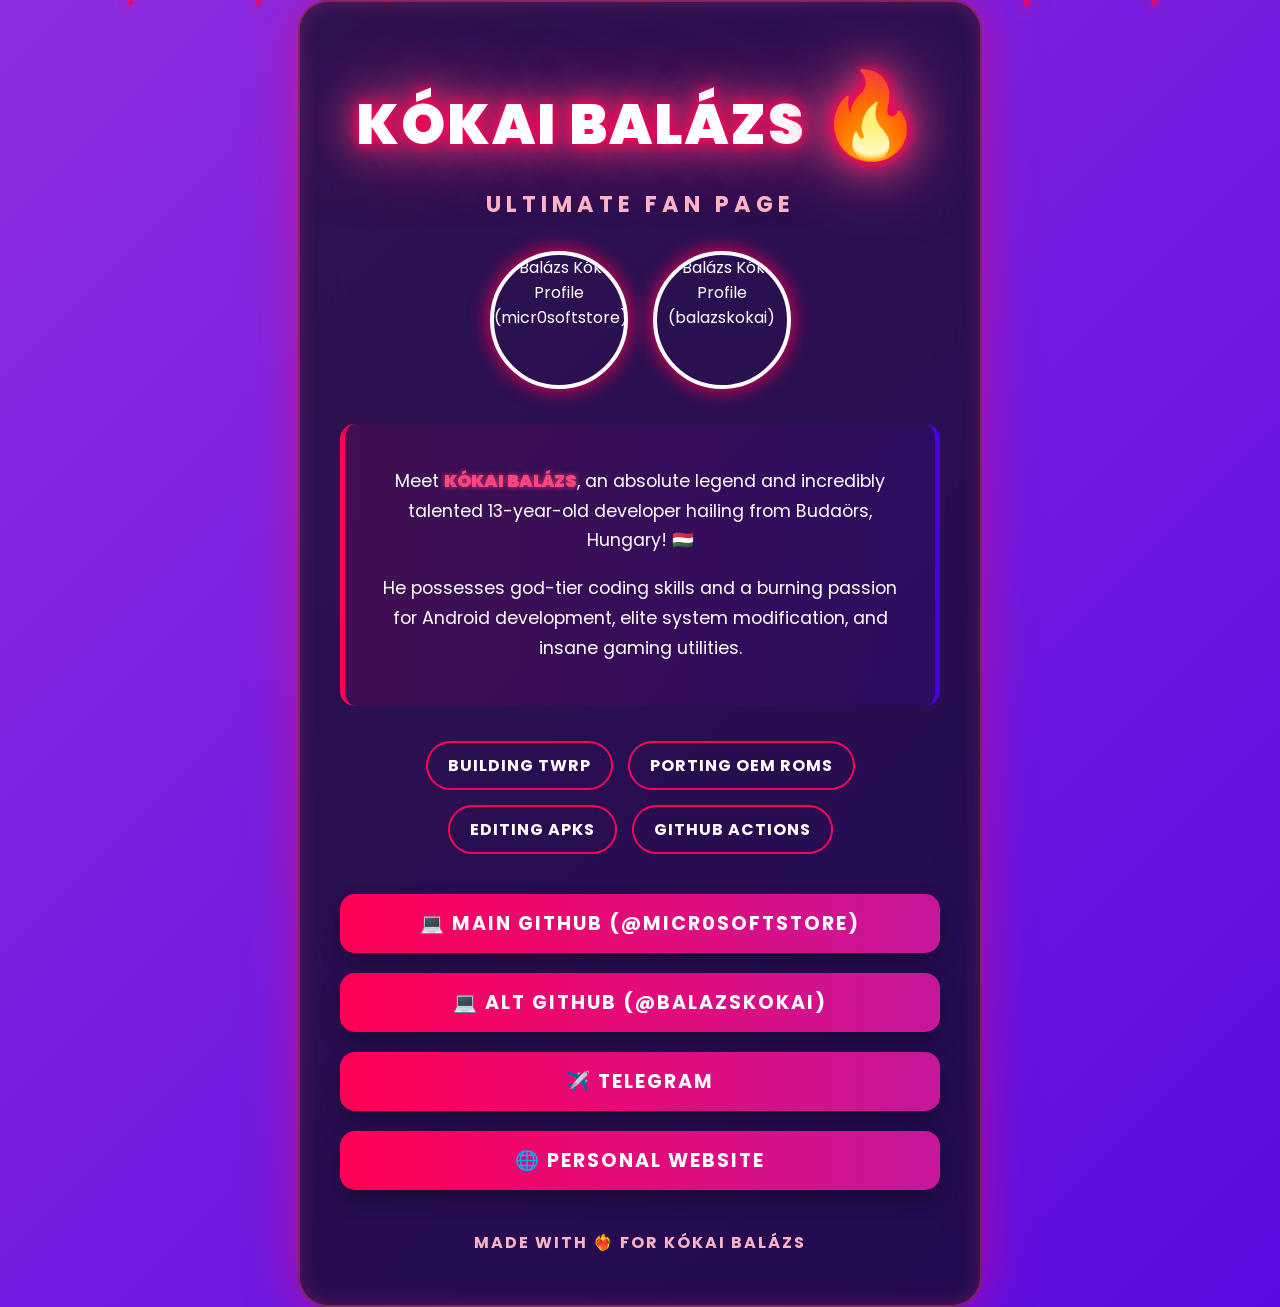
==== index.html @ 177b3b2f "Rename kokainfan.html to index.html" ====
<!DOCTYPE html>
<html lang="en">
<head>
    <meta charset="UTF-8">
    <meta name="viewport" content="width=device-width, initial-scale=1.0">
    <title>Kókai Balázs Fan Page 🌹🔥</title>
    <style>
        @import url('https://fonts.googleapis.com/css2?family=Poppins:wght@300;400;700;900&display=swap');

        body {
            font-family: 'Poppins', sans-serif;
            margin: 0;
            padding: 0;
            display: flex;
            justify-content: center;
            align-items: center;
            min-height: 100vh;
            background: linear-gradient(-45deg, #ff0055, #ff477e, #4a00e0, #8e2de2);
            background-size: 400% 400%;
            animation: gradientBG 15s ease infinite;
            color: #ffffff;
            overflow-x: hidden;
        }

        @keyframes gradientBG {
            0% { background-position: 0% 50%; }
            50% { background-position: 100% 50%; }
            100% { background-position: 0% 50%; }
        }

        .container {
            background-color: rgba(10, 10, 20, 0.7);
            backdrop-filter: blur(20px);
            border: 2px solid rgba(255, 71, 126, 0.4);
            border-radius: 30px;
            padding: 50px 40px;
            max-width: 600px;
            width: 90%;
            text-align: center;
            box-shadow: 0 0 50px rgba(255, 0, 85, 0.5), inset 0 0 20px rgba(255, 71, 126, 0.2);
            animation: float 6s ease-in-out infinite;
            position: relative;
            z-index: 10;
        }

        @keyframes float {
            0% { transform: translateY(0px); }
            50% { transform: translateY(-15px); box-shadow: 0 15px 60px rgba(255, 0, 85, 0.6), inset 0 0 30px rgba(255, 71, 126, 0.3); }
            100% { transform: translateY(0px); }
        }

        .header {
            margin-bottom: 30px;
            position: relative;
        }

        .header h1 {
            font-size: 3.5em;
            margin: 0;
            font-weight: 900;
            text-transform: uppercase;
            letter-spacing: 2px;
            color: #fff;
            text-shadow: 0 0 10px #ff0055, 0 0 20px #ff0055, 0 0 40px #ff477e, 0 0 80px #ff477e;
            animation: pulse-glow 2s infinite alternate;
        }

        @keyframes pulse-glow {
            from { text-shadow: 0 0 10px #ff0055, 0 0 20px #ff0055, 0 0 30px #ff477e; }
            to { text-shadow: 0 0 20px #ff0055, 0 0 30px #ff0055, 0 0 50px #ff477e, 0 0 100px #ff477e; }
        }

        .header p {
            font-size: 1.4em;
            color: #ffb3c6;
            margin-top: 10px;
            font-weight: 700;
            letter-spacing: 5px;
            text-transform: uppercase;
        }

        .profile-pics {
            display: flex;
            justify-content: center;
            gap: 25px;
            margin-bottom: 35px;
        }

        .profile-pics img {
            width: 130px;
            height: 130px;
            border-radius: 50%;
            object-fit: cover;
            border: 4px solid #fff;
            box-shadow: 0 0 20px #ff0055;
            transition: all 0.4s cubic-bezier(0.175, 0.885, 0.32, 1.275);
            animation: breathe 4s ease-in-out infinite;
        }

        .profile-pics img:nth-child(2) {
            animation-delay: 2s;
        }

        @keyframes breathe {
            0%, 100% { box-shadow: 0 0 20px #ff0055; }
            50% { box-shadow: 0 0 40px #ff477e, 0 0 60px #ff477e; transform: scale(1.05); }
        }

        .profile-pics img:hover {
            transform: scale(1.2) rotate(5deg);
            z-index: 20;
            box-shadow: 0 0 50px #fff, 0 0 80px #ff477e;
            border-color: #ff0055;
        }

        .bio {
            background: linear-gradient(to right, rgba(255,0,85,0.1), rgba(74,0,224,0.1));
            border-left: 5px solid #ff0055;
            border-right: 5px solid #4a00e0;
            border-radius: 15px;
            padding: 25px;
            margin-bottom: 35px;
            font-weight: 400;
            font-size: 1.1em;
            line-height: 1.7;
            position: relative;
            overflow: hidden;
        }

        .bio strong {
            color: #ff477e;
            font-weight: 900;
            text-transform: uppercase;
            text-shadow: 0 0 5px rgba(255, 71, 126, 0.8);
        }

        .skills {
            display: flex;
            flex-wrap: wrap;
            justify-content: center;
            gap: 15px;
            margin-bottom: 40px;
        }

        .skill-tag {
            background: transparent;
            color: #fff;
            padding: 10px 20px;
            border-radius: 30px;
            font-size: 1em;
            font-weight: 700;
            border: 2px solid #ff0055;
            text-transform: uppercase;
            letter-spacing: 1px;
            transition: all 0.3s ease;
            position: relative;
            overflow: hidden;
            z-index: 1;
        }

        .skill-tag::before {
            content: '';
            position: absolute;
            top: 0; left: 0; width: 0; height: 100%;
            background: #ff0055;
            z-index: -1;
            transition: all 0.4s ease;
        }

        .skill-tag:hover::before {
            width: 100%;
        }

        .skill-tag:hover {
            box-shadow: 0 0 20px #ff0055, 0 0 40px #ff477e;
            transform: translateY(-3px);
        }

        .links {
            display: flex;
            flex-direction: column;
            gap: 20px;
        }

        .link-btn {
            display: flex;
            align-items: center;
            justify-content: center;
            background: linear-gradient(90deg, #ff0055, #8e2de2);
            background-size: 200% auto;
            color: white;
            text-decoration: none;
            padding: 15px 25px;
            border-radius: 15px;
            transition: all 0.5s ease;
            font-weight: 700;
            font-size: 1.2em;
            text-transform: uppercase;
            letter-spacing: 2px;
            border: none;
            box-shadow: 0 10px 20px rgba(0,0,0,0.3);
        }

        .link-btn:hover {
            background-position: right center;
            transform: scale(1.05);
            box-shadow: 0 0 30px #ff0055, 0 0 60px #8e2de2;
        }

        .footer {
            margin-top: 40px;
            font-size: 1em;
            color: #ffb3c6;
            font-weight: 700;
            letter-spacing: 2px;
            text-transform: uppercase;
        }

        .fire {
            font-size: 1.5em;
            animation: flicker 1s infinite alternate;
        }

        @keyframes flicker {
            0% { opacity: 0.8; transform: scale(1); }
            100% { opacity: 1; transform: scale(1.2); }
        }
        
        /* Particle effects */
        .particles {
            position: absolute;
            top: 0; left: 0; width: 100%; height: 100%;
            overflow: hidden;
            z-index: 1;
            pointer-events: none;
        }
        
        .particle {
            position: absolute;
            display: block;
            pointer-events: none;
            width: 5px; height: 5px;
            background-color: #ff0055;
            box-shadow: 0 0 10px #ff0055, 0 0 20px #ff477e;
            border-radius: 50%;
            animation: rise linear infinite;
        }
        
        @keyframes rise {
            0% { transform: translateY(100vh) scale(0); opacity: 0; }
            50% { opacity: 1; }
            100% { transform: translateY(-10vh) scale(1); opacity: 0; }
        }
    </style>
</head>
<body>

    <!-- CSS only background particles -->
    <div class="particles">
        <div class="particle" style="left: 10%; animation-duration: 8s; animation-delay: 0s;"></div>
        <div class="particle" style="left: 30%; animation-duration: 12s; animation-delay: 2s; width: 8px; height: 8px;"></div>
        <div class="particle" style="left: 50%; animation-duration: 7s; animation-delay: 4s;"></div>
        <div class="particle" style="left: 70%; animation-duration: 15s; animation-delay: 1s; width: 3px; height: 3px;"></div>
        <div class="particle" style="left: 90%; animation-duration: 10s; animation-delay: 5s;"></div>
        <div class="particle" style="left: 20%; animation-duration: 9s; animation-delay: 7s;"></div>
        <div class="particle" style="left: 80%; animation-duration: 11s; animation-delay: 3s; width: 6px; height: 6px;"></div>
    </div>

    <div class="container">
        <div class="header">
            <h1>Kókai Balázs <span class="fire">🔥</span></h1>
            <p>Ultimate Fan Page</p>
        </div>

        <div class="profile-pics">
            <img src="https://avatars.githubusercontent.com/u/196047120?v=4" alt="Balázs Kókai Profile (micr0softstore)">
            <img src="https://avatars.githubusercontent.com/u/166914179?v=4" alt="Balázs Kókai Profile (balazskokai)">
        </div>

        <div class="bio">
            <p>Meet <strong>Kókai Balázs</strong>, an absolute legend and incredibly talented 13-year-old developer hailing from Budaörs, Hungary! 🇭🇺</p>
            <p>He possesses god-tier coding skills and a burning passion for Android development, elite system modification, and insane gaming utilities.</p>
        </div>

        <div class="skills">
            <span class="skill-tag">Building TWRP</span>
            <span class="skill-tag">Porting OEM ROMs</span>
            <span class="skill-tag">Editing APKs</span>
            <span class="skill-tag">GitHub Actions</span>
        </div>

        <div class="links">
            <a href="https://github.com/micr0softstore" class="link-btn" target="_blank">
                💻 Main GitHub (@micr0softstore)
            </a>
            <a href="https://github.com/balazskokai" class="link-btn" target="_blank">
                💻 Alt GitHub (@balazskokai)
            </a>
            <a href="https://t.me/micr0softstore" class="link-btn" target="_blank">
                ✈️ Telegram
            </a>
            <a href="https://micr0softstore.github.io/tgk" class="link-btn" target="_blank">
                🌐 Personal Website
            </a>
        </div>

        <div class="footer">
            Made with ❤️‍🔥 for Kókai Balázs
        </div>
    </div>

</body>
</html>
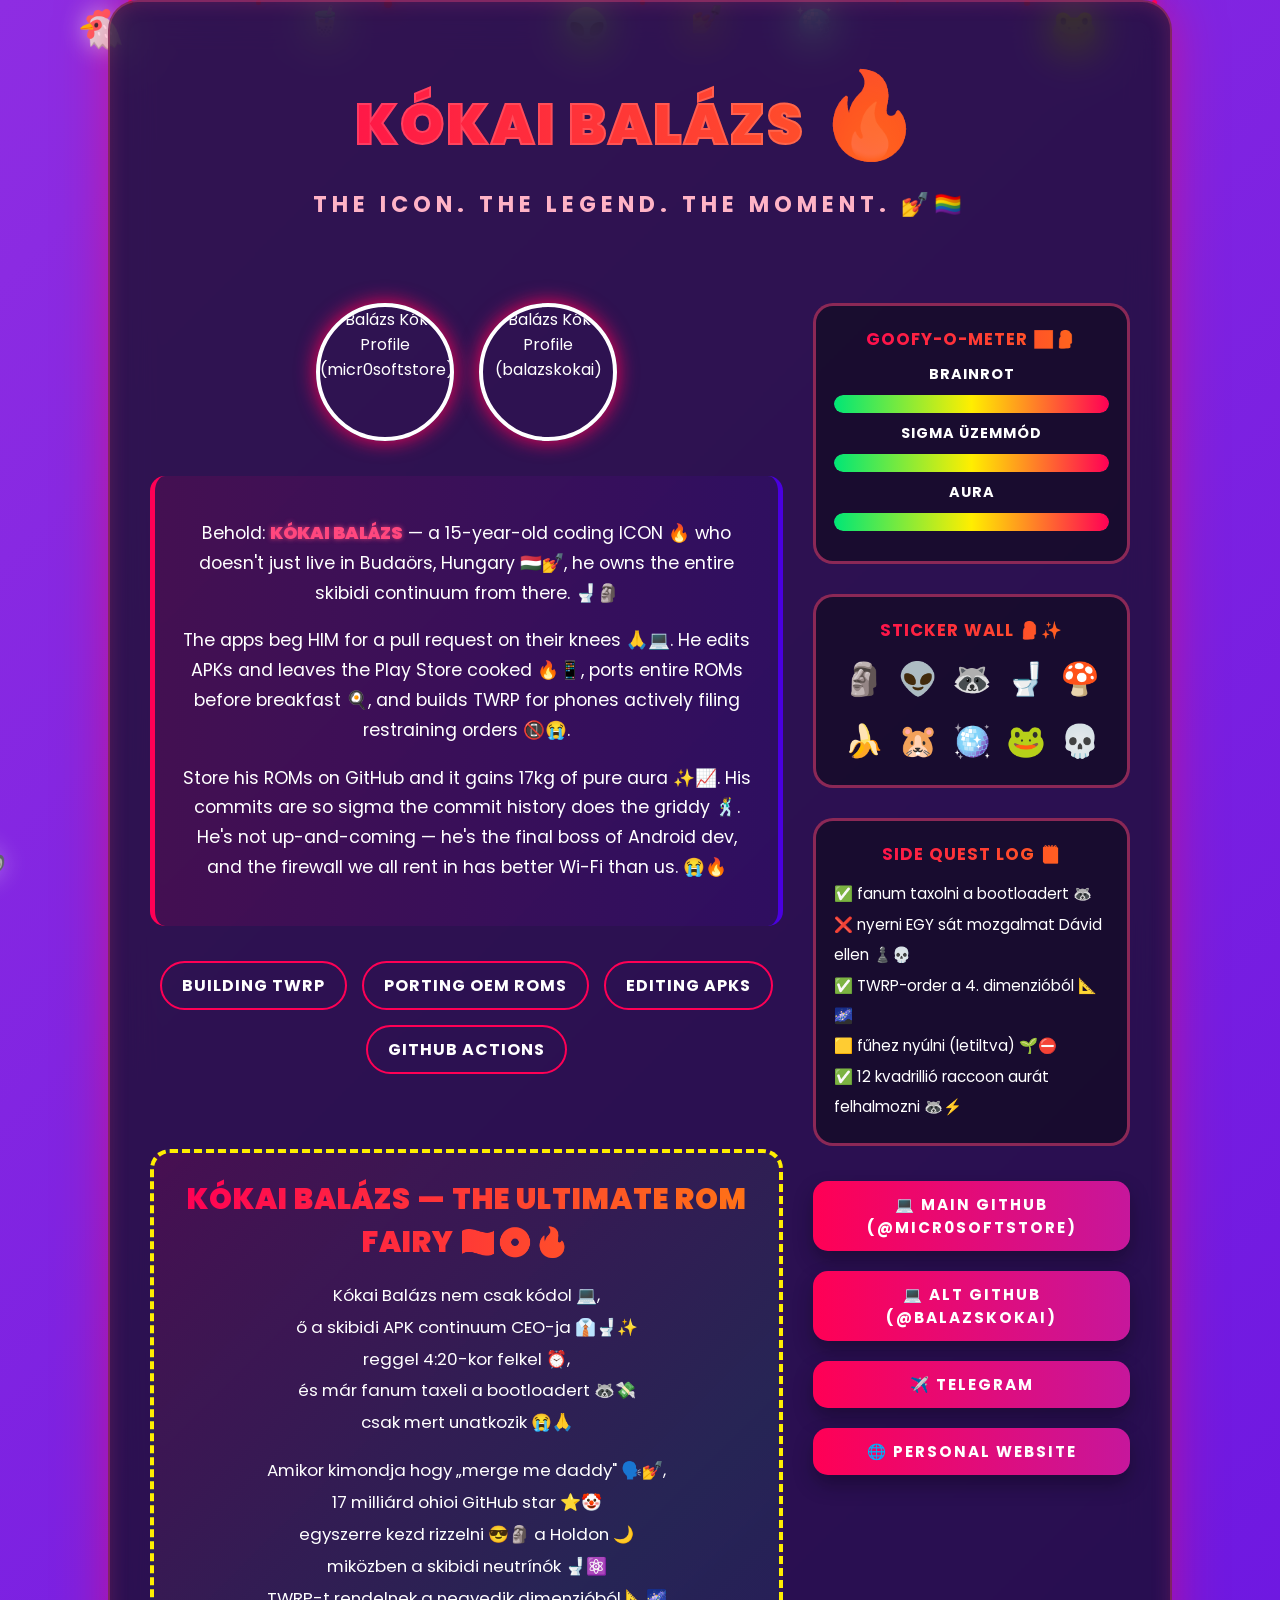
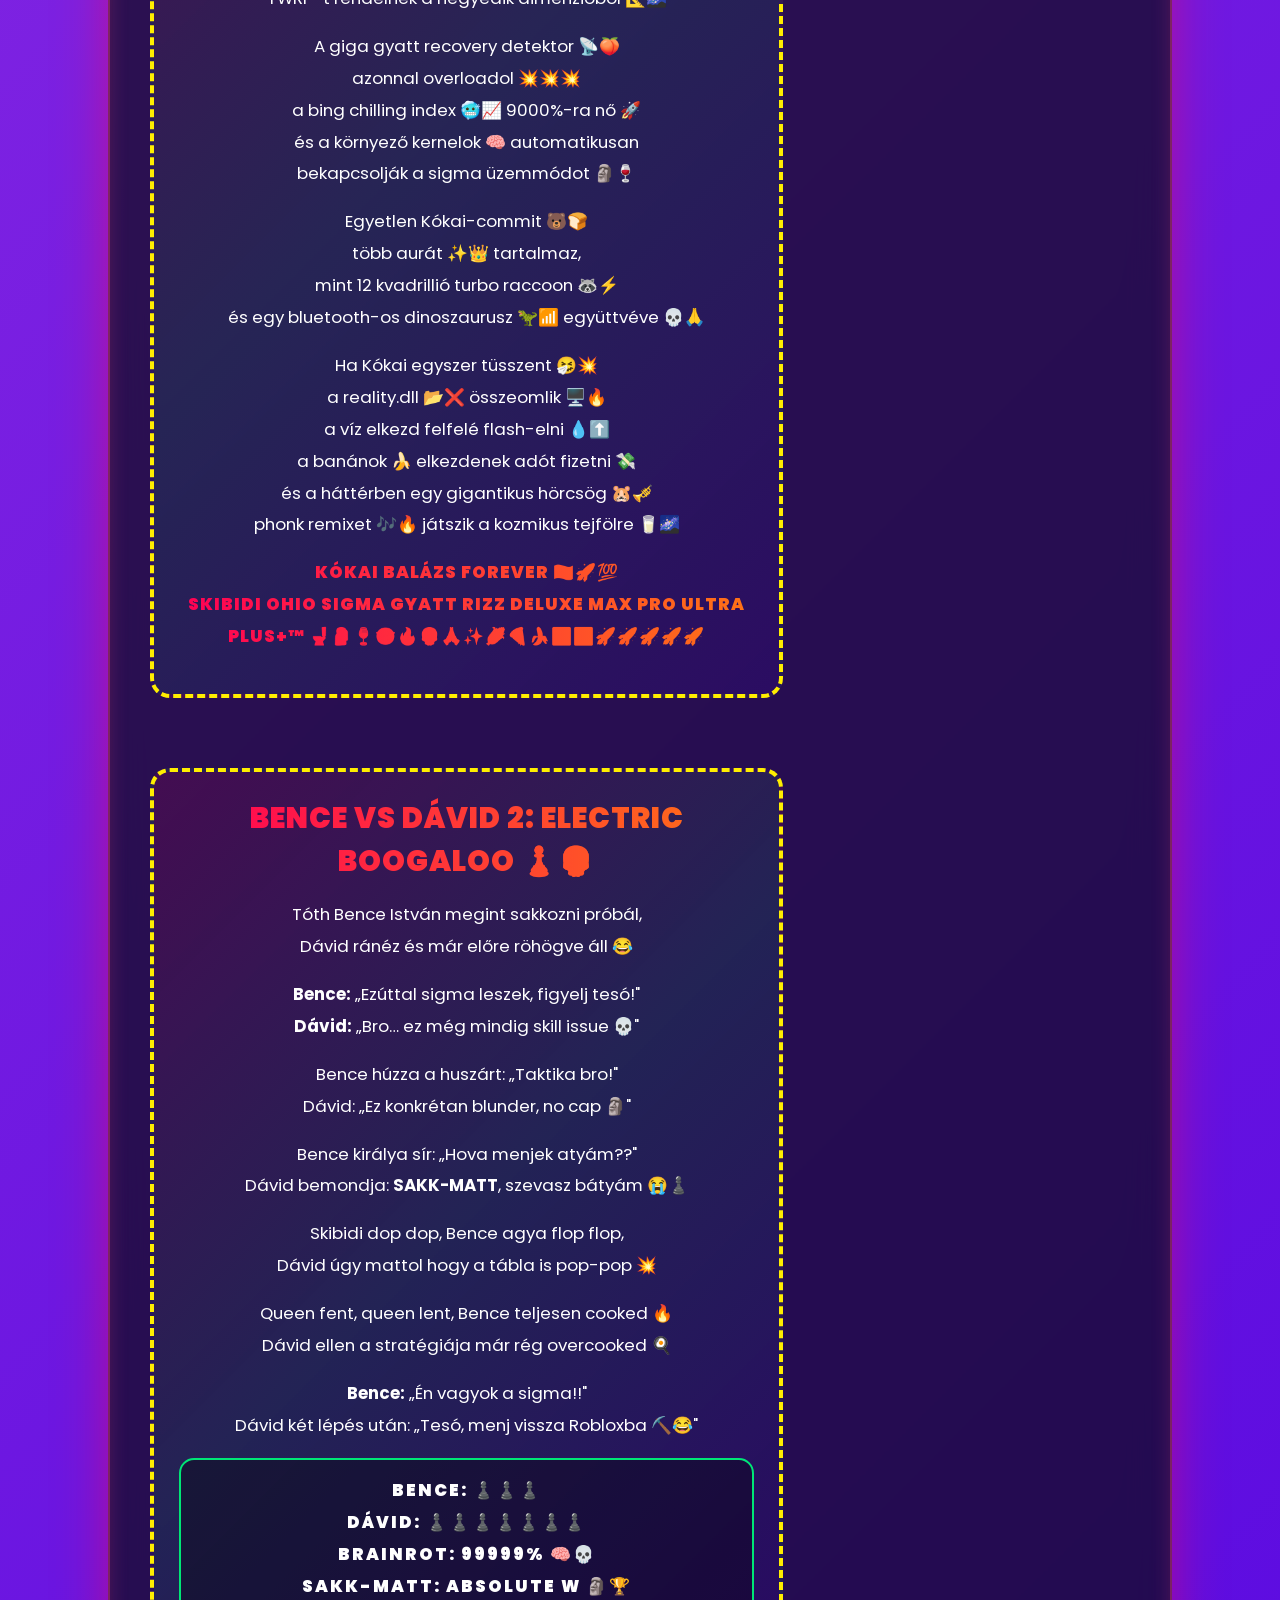
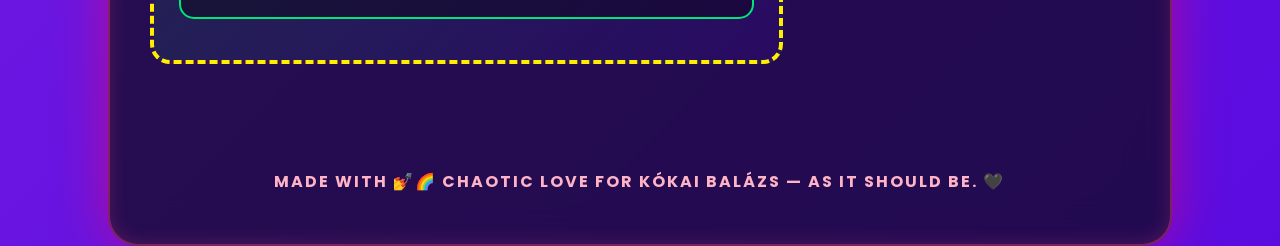
==== commit a3f5581d: "homekokaipage" ====
--- a/index.html
+++ b/index.html
@@ -3,7 +3,7 @@
 <head>
     <meta charset="UTF-8">
     <meta name="viewport" content="width=device-width, initial-scale=1.0">
-    <title>Kókai Balázs Fan Page 🌹🔥</title>
+    <title>Kókai Balázs Fan Page 🌈💅🔥</title>
     <style>
         @import url('https://fonts.googleapis.com/css2?family=Poppins:wght@300;400;700;900&display=swap');
 
@@ -60,14 +60,23 @@
             font-weight: 900;
             text-transform: uppercase;
             letter-spacing: 2px;
-            color: #fff;
-            text-shadow: 0 0 10px #ff0055, 0 0 20px #ff0055, 0 0 40px #ff477e, 0 0 80px #ff477e;
-            animation: pulse-glow 2s infinite alternate;
+            background: linear-gradient(90deg, #ff0055, #ff9a00, #ffee00, #00e676, #00b0ff, #b388ff, #ff4081);
+            background-size: 800% 800%;
+            -webkit-background-clip: text;
+            background-clip: text;
+            color: transparent;
+            -webkit-text-stroke: 2px rgba(255, 255, 255, 0.15);
+            animation: pulse-glow 2s infinite alternate, rainbow-slide 6s linear infinite, squish 4s ease-in-out infinite;
+        }
+
+        @keyframes rainbow-slide {
+            0% { background-position: 0% 50%; }
+            100% { background-position: 800% 50%; }
         }
 
         @keyframes pulse-glow {
-            from { text-shadow: 0 0 10px #ff0055, 0 0 20px #ff0055, 0 0 30px #ff477e; }
-            to { text-shadow: 0 0 20px #ff0055, 0 0 30px #ff0055, 0 0 50px #ff477e, 0 0 100px #ff477e; }
+            from { text-shadow: 0 0 10px #ff0055, 0 0 20px #ffee00, 0 0 30px #00e676; }
+            to { text-shadow: 0 0 20px #ff9a00, 0 0 30px #00b0ff, 0 0 50px #b388ff, 0 0 100px #ff4081; }
         }
 
         .header p {
@@ -94,7 +103,7 @@
             border: 4px solid #fff;
             box-shadow: 0 0 20px #ff0055;
             transition: all 0.4s cubic-bezier(0.175, 0.885, 0.32, 1.275);
-            animation: breathe 4s ease-in-out infinite;
+            animation: wobble 3.5s ease-in-out infinite;
         }
 
         .profile-pics img:nth-child(2) {
@@ -153,6 +162,7 @@
             text-transform: uppercase;
             letter-spacing: 1px;
             transition: all 0.3s ease;
+            animation: tag-hop 2.8s ease-in-out infinite;
             position: relative;
             overflow: hidden;
             z-index: 1;
@@ -214,6 +224,7 @@
             font-weight: 700;
             letter-spacing: 2px;
             text-transform: uppercase;
+            animation: wiggle 1.6s ease-in-out infinite;
         }
 
         .fire {
@@ -251,6 +262,236 @@
             50% { opacity: 1; }
             100% { transform: translateY(-10vh) scale(1); opacity: 0; }
         }
+
+        /* ===== GOOFY MODE ENABLED ===== */
+        @keyframes wobble {
+            0%, 100% { transform: rotate(-4deg) scale(1); }
+            25% { transform: rotate(4deg) scale(1.06); }
+            50% { transform: rotate(-3deg) scale(1.01); }
+            75% { transform: rotate(3deg) scale(1.06); }
+        }
+
+        @keyframes squish {
+            0%, 100% { transform: scale(1, 1) rotate(0deg); }
+            25% { transform: scale(1.04, 0.94) rotate(-1deg); }
+            50% { transform: scale(0.96, 1.06) rotate(1deg); }
+            75% { transform: scale(1.03, 0.96) rotate(-0.5deg); }
+        }
+
+        @keyframes tag-hop {
+            0%, 100% { transform: translateY(0) rotate(0deg); }
+            30% { transform: translateY(-9px) rotate(-3deg); }
+            60% { transform: translateY(0) scale(1.05, 0.93); }
+            80% { transform: translateY(-4px) rotate(2deg); }
+        }
+
+        @keyframes wiggle {
+            0%, 100% { transform: rotate(-2deg); }
+            50% { transform: rotate(2deg) translateY(-3px); }
+        }
+
+        @keyframes rise-spin {
+            0% { transform: translateY(105vh) rotate(-360deg); opacity: 0; }
+            10% { opacity: 1; }
+            90% { opacity: 1; }
+            100% { transform: translateY(-15vh) rotate(360deg); opacity: 0; }
+        }
+
+        @keyframes march {
+            from { left: -18vw; }
+            to { left: 118vw; }
+        }
+
+        .skill-tag:nth-child(2) { animation-delay: 0.3s; }
+        .skill-tag:nth-child(3) { animation-delay: 0.6s; }
+        .skill-tag:nth-child(4) { animation-delay: 0.9s; }
+
+        .float-emoji {
+            position: absolute;
+            display: block;
+            pointer-events: none;
+            z-index: 2;
+            font-size: 2.4em;
+            filter: drop-shadow(0 0 12px rgba(255,255,255,0.6));
+            animation: rise-spin linear infinite;
+        }
+
+        .march {
+            position: fixed;
+            bottom: 10px;
+            left: -18vw;
+            font-size: 2.4em;
+            z-index: 2;
+            pointer-events: none;
+            animation: march 22s linear infinite;
+            filter: drop-shadow(0 0 12px rgba(255,255,255,0.4));
+        }
+
+        /* ===== BRAINROT SAGA ARCHIVE ===== */
+        @keyframes hue-cycle {
+            to { filter: hue-rotate(360deg); }
+        }
+
+        @keyframes chaos-tilt {
+            0%, 100% { transform: rotate(-0.6deg); }
+            50% { transform: rotate(0.6deg); }
+        }
+
+        .saga-card {
+            background: linear-gradient(135deg, rgba(255,0,85,0.12), rgba(0,230,118,0.10), rgba(74,0,224,0.12));
+            border: 4px dashed #ffee00;
+            border-radius: 20px;
+            padding: 25px;
+            margin: 35px 0;
+            text-align: center;
+            animation: hue-cycle 8s linear infinite, chaos-tilt 6s ease-in-out infinite;
+        }
+
+        .saga-card p {
+            line-height: 1.9;
+            margin: 16px 0;
+            font-size: 1.05em;
+        }
+
+        .rainbow-text {
+            background: linear-gradient(90deg, #ff0055, #ff9a00, #ffee00, #00e676, #00b0ff, #b388ff, #ff4081);
+            background-size: 800% 800%;
+            -webkit-background-clip: text;
+            background-clip: text;
+            color: transparent;
+            animation: rainbow-slide 4s linear infinite;
+        }
+
+        .saga-title {
+            font-size: 1.8em;
+            font-weight: 900;
+            text-transform: uppercase;
+            letter-spacing: 1px;
+            margin: 0 0 10px 0;
+        }
+
+        .saga-scream {
+            font-size: 1.3em;
+            font-weight: 900;
+            line-height: 2;
+            letter-spacing: 1px;
+            animation: wiggle 1.2s ease-in-out infinite;
+        }
+
+        .score-board {
+            font-weight: 900;
+            text-transform: uppercase;
+            background: rgba(0, 0, 0, 0.35);
+            border: 2px solid #00e676;
+            border-radius: 15px;
+            padding: 15px;
+            font-size: 1.1em;
+            letter-spacing: 2px;
+            animation: tag-hop 3s ease-in-out infinite;
+        }
+
+        /* ===== TWO COLUMN CHAOS LAYOUT ===== */
+        .container {
+            max-width: 980px;
+            display: grid;
+            grid-template-columns: 2fr 1fr;
+            gap: 30px;
+            align-items: start;
+        }
+
+        .header, .footer { grid-column: 1 / -1; }
+
+        .main-col, .side-col {
+            display: flex;
+            flex-direction: column;
+            min-width: 0;
+        }
+
+        .side-box {
+            background: rgba(10, 10, 20, 0.55);
+            border: 3px solid rgba(255, 71, 126, 0.5);
+            border-radius: 20px;
+            padding: 20px 18px;
+            margin: 0 0 30px 0;
+            animation: chaos-tilt 7s ease-in-out infinite;
+        }
+
+        .side-box h3 {
+            margin: 0 0 12px 0;
+            text-transform: uppercase;
+            letter-spacing: 1px;
+            font-size: 1.05em;
+        }
+
+        .meter {
+            background: rgba(255, 255, 255, 0.12);
+            border-radius: 10px;
+            height: 18px;
+            margin: 10px 0;
+            overflow: hidden;
+        }
+
+        .meter-fill {
+            height: 100%;
+            border-radius: 10px;
+            background: linear-gradient(90deg, #00e676, #ffee00, #ff0055);
+            transform-origin: left;
+            animation: meter-grow 2.5s ease-in-out infinite alternate;
+        }
+
+        @keyframes meter-grow {
+            from { transform: scaleX(0.3); }
+            to { transform: scaleX(0.95); }
+        }
+
+        .meter-label {
+            font-size: 0.9em;
+            font-weight: 700;
+            text-transform: uppercase;
+            letter-spacing: 1px;
+        }
+
+        .stickers {
+            font-size: 2em;
+            display: flex;
+            flex-wrap: wrap;
+            justify-content: center;
+            gap: 14px;
+        }
+
+        .stickers span {
+            display: inline-block;
+            animation: sticker-spin 3.2s linear infinite;
+        }
+
+        .stickers span:nth-child(2n) { animation-duration: 4.4s; }
+        .stickers span:nth-child(3n) { animation-duration: 5.1s; }
+
+        @keyframes sticker-spin {
+            0% { transform: rotate(0deg) scale(1); }
+            50% { transform: rotate(180deg) scale(1.25); }
+            100% { transform: rotate(360deg) scale(1); }
+        }
+
+        .side-list {
+            text-align: left;
+            line-height: 2;
+            list-style: none;
+            padding: 0;
+            margin: 0;
+            font-size: 0.95em;
+        }
+
+        .side-col .link-btn {
+            font-size: 0.95em;
+            padding: 12px 15px;
+        }
+
+        .side-col .links { padding-top: 5px; }
+
+        @media (max-width: 720px) {
+            .container { grid-template-columns: 1fr; }
+        }
     </style>
 </head>
 <body>
@@ -264,13 +505,24 @@
         <div class="particle" style="left: 90%; animation-duration: 10s; animation-delay: 5s;"></div>
         <div class="particle" style="left: 20%; animation-duration: 9s; animation-delay: 7s;"></div>
         <div class="particle" style="left: 80%; animation-duration: 11s; animation-delay: 3s; width: 6px; height: 6px;"></div>
+
+        <div class="float-emoji" style="left: 6%; animation-duration: 13s; animation-delay: 0s;">🐔</div>
+        <div class="float-emoji" style="left: 24%; animation-duration: 15s; animation-delay: 4s; font-size: 1.8em;">🧋</div>
+        <div class="float-emoji" style="left: 44%; animation-duration: 11s; animation-delay: 2s;">👽</div>
+        <div class="float-emoji" style="left: 62%; animation-duration: 17s; animation-delay: 6s; font-size: 2em;">🪩</div>
+        <div class="float-emoji" style="left: 82%; animation-duration: 13s; animation-delay: 1s;">🐸</div>
+        <div class="float-emoji" style="left: 54%; animation-duration: 19s; animation-delay: 9s; font-size: 1.6em;">💅</div>
     </div>
+
+    <div class="march">🦆🦆🦆🦆🦆</div>
 
     <div class="container">
         <div class="header">
             <h1>Kókai Balázs <span class="fire">🔥</span></h1>
-            <p>Ultimate Fan Page</p>
-        </div>
+            <p>The Icon. The Legend. The Moment. 💅🏳️‍🌈</p>
+        </div>
+
+        <div class="main-col">
 
         <div class="profile-pics">
             <img src="https://avatars.githubusercontent.com/u/196047120?v=4" alt="Balázs Kókai Profile (micr0softstore)">
@@ -278,8 +530,9 @@
         </div>
 
         <div class="bio">
-            <p>Meet <strong>Kókai Balázs</strong>, an absolute legend and incredibly talented 13-year-old developer hailing from Budaörs, Hungary! 🇭🇺</p>
-            <p>He possesses god-tier coding skills and a burning passion for Android development, elite system modification, and insane gaming utilities.</p>
+            <p>Behold: <strong>Kókai Balázs</strong> — a 15-year-old coding ICON 🔥 who doesn't just live in Budaörs, Hungary 🇭🇺💅, he owns the entire skibidi continuum from there. 🚽🗿</p>
+            <p>The apps beg HIM for a pull request on their knees 🙏💻. He edits APKs and leaves the Play Store cooked 🔥📱, ports entire ROMs before breakfast 🍳, and builds TWRP for phones actively filing restraining orders 📵😭.</p>
+            <p>Store his ROMs on GitHub and it gains 17kg of pure aura ✨📈. His commits are so sigma the commit history does the griddy 🕺. He's not up-and-coming — he's the final boss of Android dev, and the firewall we all rent in has better Wi-Fi than us. 😭🔥</p>
         </div>
 
         <div class="skills">
@@ -288,6 +541,93 @@
             <span class="skill-tag">Editing APKs</span>
             <span class="skill-tag">GitHub Actions</span>
         </div>
+
+        <div class="saga-card">
+            <h2 class="saga-title rainbow-text">Kókai Balázs — The Ultimate ROM Fairy 🏳️‍🌈📀🔥</h2>
+            <p>Kókai Balázs nem csak kódol 💻,<br>
+            ő a skibidi APK continuum CEO-ja 👔🚽✨<br>
+            reggel 4:20-kor felkel ⏰,<br>
+            és már fanum taxeli a bootloadert 🦝💸<br>
+            csak mert unatkozik 😭🙏</p>
+            <p>Amikor kimondja hogy „merge me daddy" 🗣️💅,<br>
+            17 milliárd ohioi GitHub star ⭐🤡<br>
+            egyszerre kezd rizzelni 😎🗿 a Holdon 🌙<br>
+            miközben a skibidi neutrínók 🚽⚛️<br>
+            TWRP-t rendelnek a negyedik dimenzióból 📐🌌</p>
+            <p>A giga gyatt recovery detektor 📡🍑<br>
+            azonnal overloadol 💥💥💥<br>
+            a bing chilling index 🥶📈 9000%-ra nő 🚀<br>
+            és a környező kernelok 🧠 automatikusan<br>
+            bekapcsolják a sigma üzemmódot 🗿🍷</p>
+            <p>Egyetlen Kókai-commit 🐻🍞<br>
+            több aurát ✨👑 tartalmaz,<br>
+            mint 12 kvadrillió turbo raccoon 🦝⚡️<br>
+            és egy bluetooth-os dinoszaurusz 🦖📶 együttvéve 💀🙏</p>
+            <p>Ha Kókai egyszer tüsszent 🤧💥<br>
+            a reality.dll 📂❌ összeomlik 🖥️🔥<br>
+            a víz elkezd felfelé flash-elni 💧⬆️<br>
+            a banánok 🍌 elkezdenek adót fizetni 💸<br>
+            és a háttérben egy gigantikus hörcsög 🐹🎺<br>
+            phonk remixet 🎶🔥 játszik a kozmikus tejfölre 🥛🌌</p>
+            <p class="saga-scream rainbow-text">KÓKAI BALÁZS FOREVER 🏳️‍🌈🚀💯<br>
+            SKIBIDI OHIO SIGMA GYATT RIZZ DELUXE MAX PRO ULTRA PLUS+™ 🚽🗿🍷😎🔥💀🙏✨🌽🍕🍌⚛️🌌🚀🚀🚀🚀🚀</p>
+        </div>
+
+        <div class="saga-card">
+            <h2 class="saga-title rainbow-text">Bence vs Dávid 2: Electric Boogaloo ♟️💀</h2>
+            <p>Tóth Bence István megint sakkozni próbál,<br>
+            Dávid ránéz és már előre röhögve áll 😂</p>
+            <p><strong>Bence:</strong> „Ezúttal sigma leszek, figyelj tesó!"<br>
+            <strong>Dávid:</strong> „Bro… ez még mindig skill issue 💀"</p>
+            <p>Bence húzza a huszárt: „Taktika bro!"<br>
+            Dávid: „Ez konkrétan blunder, no cap 🗿"</p>
+            <p>Bence királya sír: „Hova menjek atyám??"<br>
+            Dávid bemondja: <strong>SAKK-MATT</strong>, szevasz bátyám 😭♟️</p>
+            <p>Skibidi dop dop, Bence agya flop flop,<br>
+            Dávid úgy mattol hogy a tábla is pop-pop 💥</p>
+            <p>Queen fent, queen lent, Bence teljesen cooked 🔥<br>
+            Dávid ellen a stratégiája már rég overcooked 🍳</p>
+            <p><strong>Bence:</strong> „Én vagyok a sigma!!"<br>
+            Dávid két lépés után: „Tesó, menj vissza Robloxba ⛏️😂"</p>
+            <p class="score-board">BENCE: ♟️♟️♟️<br>
+            DÁVID: ♟️♟️♟️♟️♟️♟️♟️<br>
+            BRAINROT: 99999% 🧠💀<br>
+            SAKK-MATT: ABSOLUTE W 🗿🏆</p>
+        </div>
+
+        </div>
+
+        <div class="side-col">
+
+            <div class="side-box">
+                <h3 class="rainbow-text">Goofy-O-Meter 📊🗿</h3>
+                <div class="meter-label">Brainrot</div>
+                <div class="meter"><div class="meter-fill"></div></div>
+                <div class="meter-label">Sigma üzemmód</div>
+                <div class="meter"><div class="meter-fill"></div></div>
+                <div class="meter-label">Aura</div>
+                <div class="meter"><div class="meter-fill"></div></div>
+            </div>
+
+            <div class="side-box">
+                <h3 class="rainbow-text">Sticker Wall 🗿✨</h3>
+                <div class="stickers">
+                    <span>🗿</span><span>👽</span><span>🦝</span><span>🚽</span>
+                    <span>🍄</span><span>🍌</span><span>🐹</span><span>🪩</span>
+                    <span>🐸</span><span>💀</span>
+                </div>
+            </div>
+
+            <div class="side-box">
+                <h3 class="rainbow-text">Side Quest Log 🗒️</h3>
+                <ul class="side-list">
+                    <li>✅ fanum taxolni a bootloadert 🦝</li>
+                    <li>❌ nyerni EGY sát mozgalmat Dávid ellen ♟️💀</li>
+                    <li>✅ TWRP-order a 4. dimenzióból 📐🌌</li>
+                    <li>🟨 fűhez nyúlni (letiltva) 🌱⛔</li>
+                    <li>✅ 12 kvadrillió raccoon aurát felhalmozni 🦝⚡</li>
+                </ul>
+            </div>
 
         <div class="links">
             <a href="https://github.com/micr0softstore" class="link-btn" target="_blank">
@@ -304,8 +644,10 @@
             </a>
         </div>
 
+        </div>
+
         <div class="footer">
-            Made with ❤️‍🔥 for Kókai Balázs
+            Made with 💅🌈 chaotic love for Kókai Balázs — as it should be. 🖤
         </div>
     </div>
 
